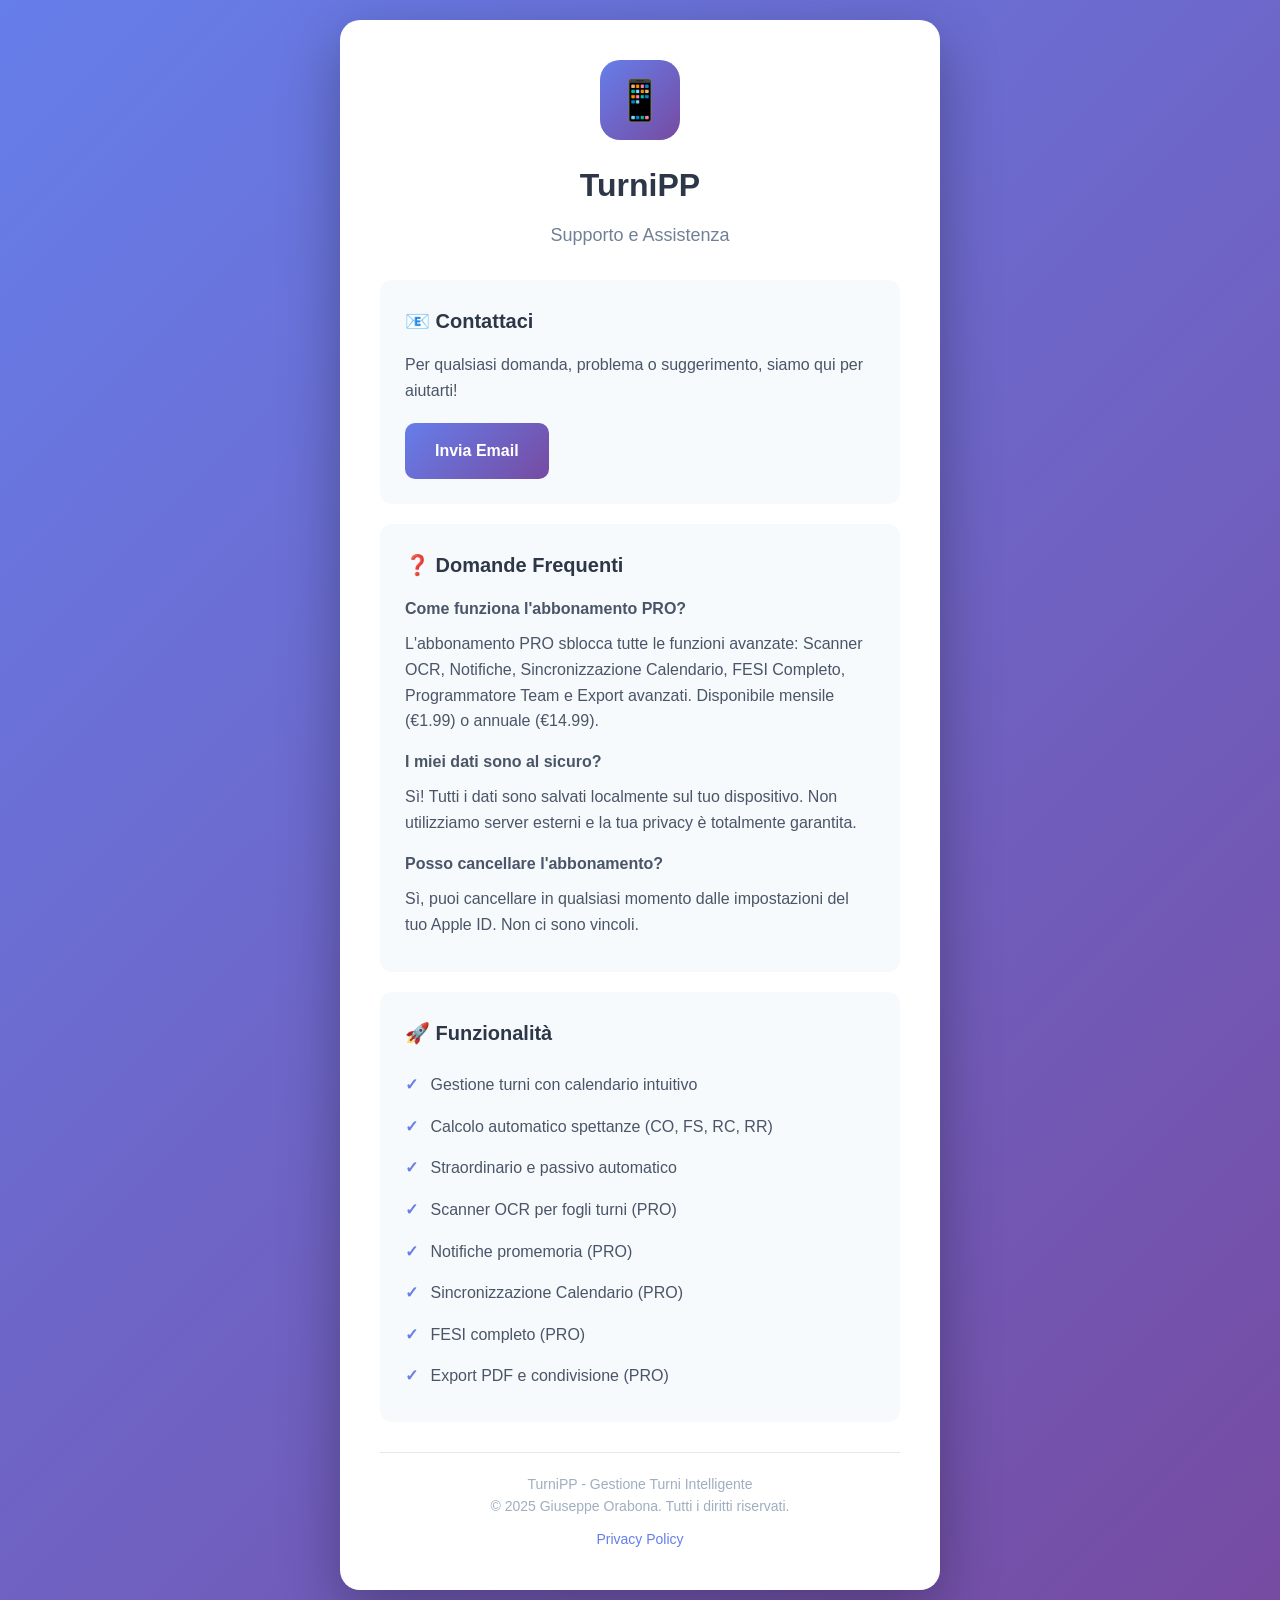
==== support.html @ 534ff406 "Add files via upload" ====
<!DOCTYPE html>
<html lang="it">
<head>
    <meta charset="UTF-8">
    <meta name="viewport" content="width=device-width, initial-scale=1.0">
    <title>TurniPP - Supporto</title>
    <style>
        * {
            margin: 0;
            padding: 0;
            box-sizing: border-box;
        }
        body {
            font-family: -apple-system, BlinkMacSystemFont, 'Segoe UI', Roboto, Oxygen, Ubuntu, Cantarell, sans-serif;
            line-height: 1.6;
            color: #333;
            background: linear-gradient(135deg, #667eea 0%, #764ba2 100%);
            min-height: 100vh;
            display: flex;
            align-items: center;
            justify-content: center;
            padding: 20px;
        }
        .container {
            max-width: 600px;
            background: white;
            border-radius: 20px;
            box-shadow: 0 20px 60px rgba(0,0,0,0.3);
            padding: 40px;
            text-align: center;
        }
        .icon {
            width: 80px;
            height: 80px;
            background: linear-gradient(135deg, #667eea 0%, #764ba2 100%);
            border-radius: 20px;
            margin: 0 auto 20px;
            display: flex;
            align-items: center;
            justify-content: center;
            font-size: 40px;
        }
        h1 {
            color: #2d3748;
            margin-bottom: 10px;
            font-size: 32px;
        }
        .subtitle {
            color: #718096;
            margin-bottom: 30px;
            font-size: 18px;
        }
        .section {
            background: #f7fafc;
            border-radius: 12px;
            padding: 25px;
            margin-bottom: 20px;
            text-align: left;
        }
        .section h2 {
            color: #2d3748;
            margin-bottom: 15px;
            font-size: 20px;
            display: flex;
            align-items: center;
            gap: 10px;
        }
        .section p {
            color: #4a5568;
            margin-bottom: 10px;
        }
        .contact-button {
            display: inline-block;
            background: linear-gradient(135deg, #667eea 0%, #764ba2 100%);
            color: white;
            padding: 15px 30px;
            border-radius: 10px;
            text-decoration: none;
            font-weight: 600;
            margin-top: 10px;
            transition: transform 0.2s;
        }
        .contact-button:hover {
            transform: translateY(-2px);
        }
        .feature-list {
            list-style: none;
            padding: 0;
        }
        .feature-list li {
            padding: 8px 0;
            color: #4a5568;
        }
        .feature-list li:before {
            content: "✓ ";
            color: #667eea;
            font-weight: bold;
            margin-right: 8px;
        }
        .footer {
            margin-top: 30px;
            padding-top: 20px;
            border-top: 1px solid #e2e8f0;
            color: #a0aec0;
            font-size: 14px;
        }
    </style>
</head>
<body>
    <div class="container">
        <div class="icon">📱</div>
        <h1>TurniPP</h1>
        <p class="subtitle">Supporto e Assistenza</p>
        
        <div class="section">
            <h2>📧 Contattaci</h2>
            <p>Per qualsiasi domanda, problema o suggerimento, siamo qui per aiutarti!</p>
            <a href="mailto:giovanni.orabona@yahoo.com" class="contact-button">
                Invia Email
            </a>
        </div>
        
        <div class="section">
            <h2>❓ Domande Frequenti</h2>
            <p><strong>Come funziona l'abbonamento PRO?</strong></p>
            <p>L'abbonamento PRO sblocca tutte le funzioni avanzate: Scanner OCR, Notifiche, Sincronizzazione Calendario, FESI Completo, Programmatore Team e Export avanzati. Disponibile mensile (€1.99) o annuale (€14.99).</p>
            
            <p style="margin-top: 15px;"><strong>I miei dati sono al sicuro?</strong></p>
            <p>Sì! Tutti i dati sono salvati localmente sul tuo dispositivo. Non utilizziamo server esterni e la tua privacy è totalmente garantita.</p>
            
            <p style="margin-top: 15px;"><strong>Posso cancellare l'abbonamento?</strong></p>
            <p>Sì, puoi cancellare in qualsiasi momento dalle impostazioni del tuo Apple ID. Non ci sono vincoli.</p>
        </div>
        
        <div class="section">
            <h2>🚀 Funzionalità</h2>
            <ul class="feature-list">
                <li>Gestione turni con calendario intuitivo</li>
                <li>Calcolo automatico spettanze (CO, FS, RC, RR)</li>
                <li>Straordinario e passivo automatico</li>
                <li>Scanner OCR per fogli turni (PRO)</li>
                <li>Notifiche promemoria (PRO)</li>
                <li>Sincronizzazione Calendario (PRO)</li>
                <li>FESI completo (PRO)</li>
                <li>Export PDF e condivisione (PRO)</li>
            </ul>
        </div>
        
        <div class="footer">
            <p>TurniPP - Gestione Turni Intelligente</p>
            <p>© 2025 Giuseppe Orabona. Tutti i diritti riservati.</p>
            <p style="margin-top: 10px;">
                <a href="privacy.html" style="color: #667eea; text-decoration: none;">Privacy Policy</a>
            </p>
        </div>
    </div>
</body>
</html>
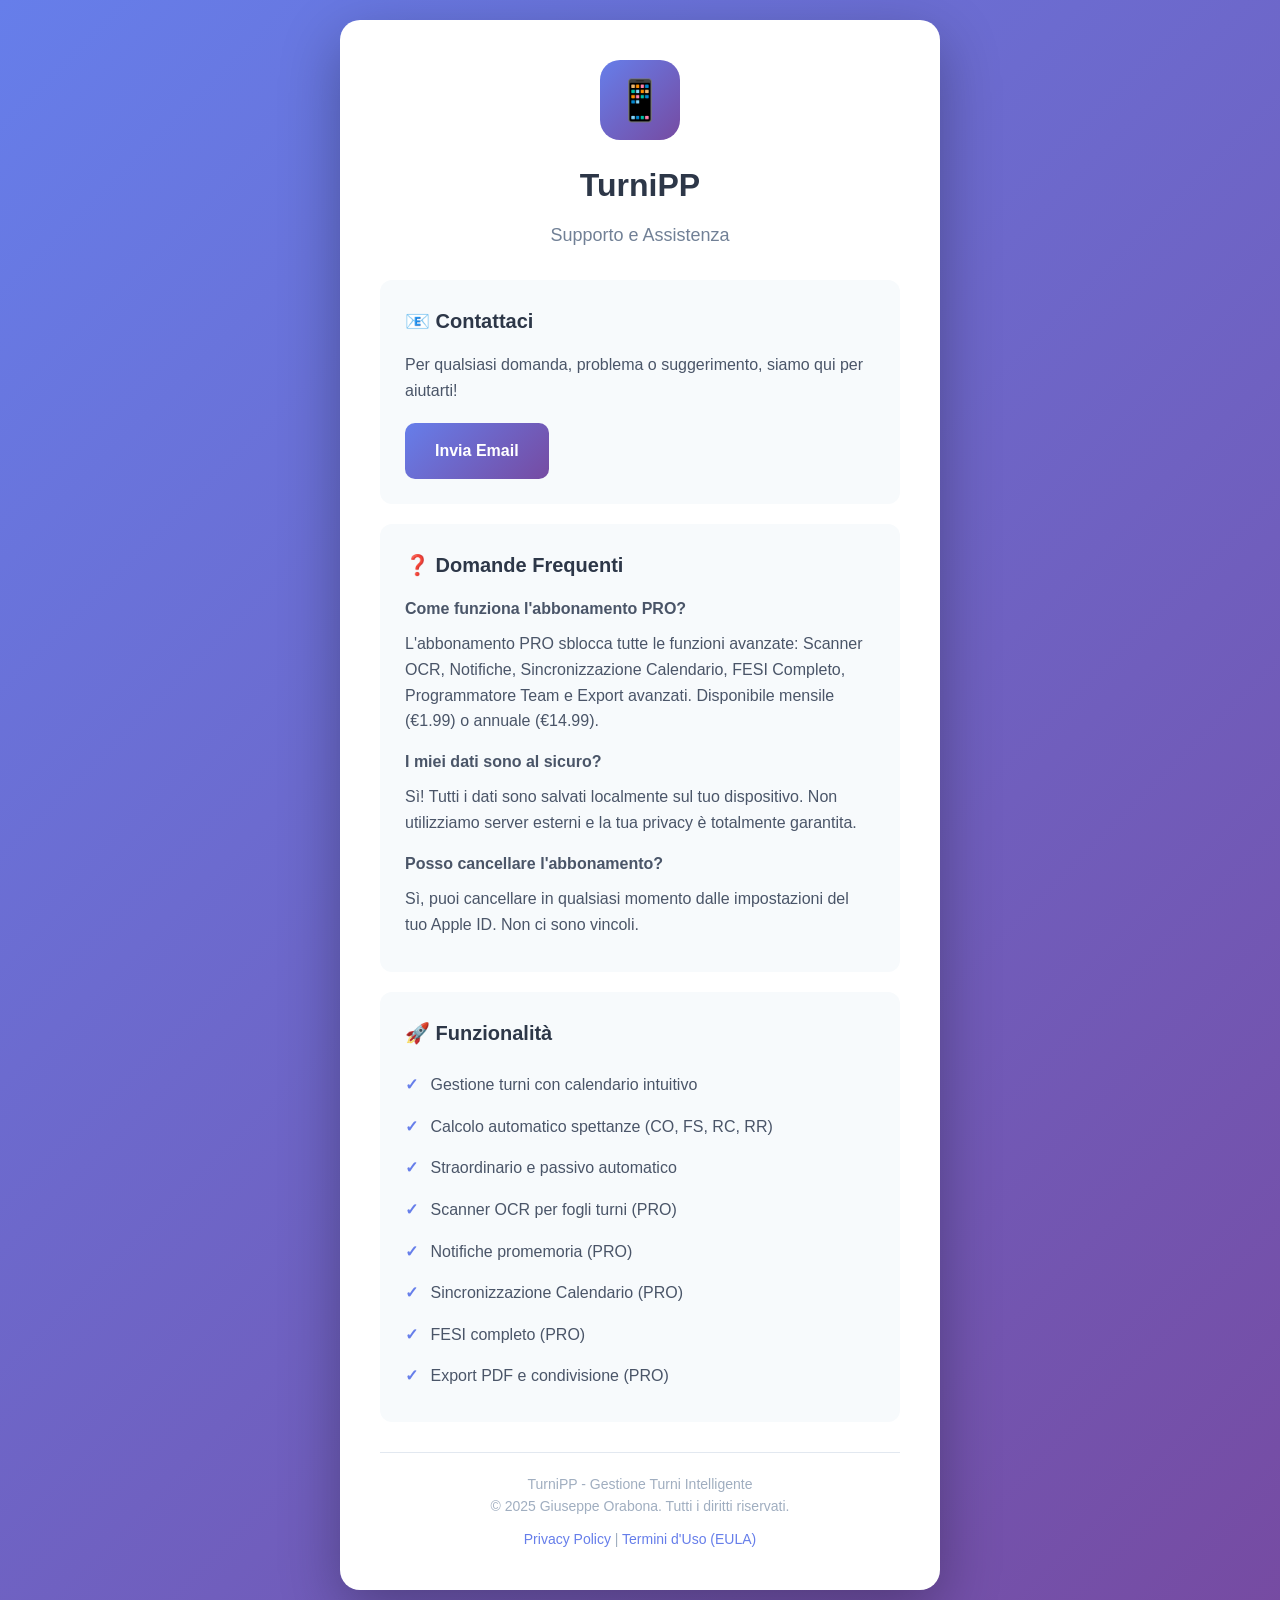
==== commit e590e439: "Update EULA and support links for App Store compliance" ====
--- a/support.html
+++ b/support.html
@@ -115,7 +115,7 @@
         <div class="section">
             <h2>📧 Contattaci</h2>
             <p>Per qualsiasi domanda, problema o suggerimento, siamo qui per aiutarti!</p>
-            <a href="mailto:giovanni.orabona@yahoo.com" class="contact-button">
+            <a href="mailto:turniapp.info@gmail.com" class="contact-button">
                 Invia Email
             </a>
         </div>
@@ -151,6 +151,8 @@
             <p>© 2025 Giuseppe Orabona. Tutti i diritti riservati.</p>
             <p style="margin-top: 10px;">
                 <a href="privacy.html" style="color: #667eea; text-decoration: none;">Privacy Policy</a>
+                <span style="color: #a0aec0;"> | </span>
+                <a href="terms.html" style="color: #667eea; text-decoration: none;">Termini d'Uso (EULA)</a>
             </p>
         </div>
     </div>
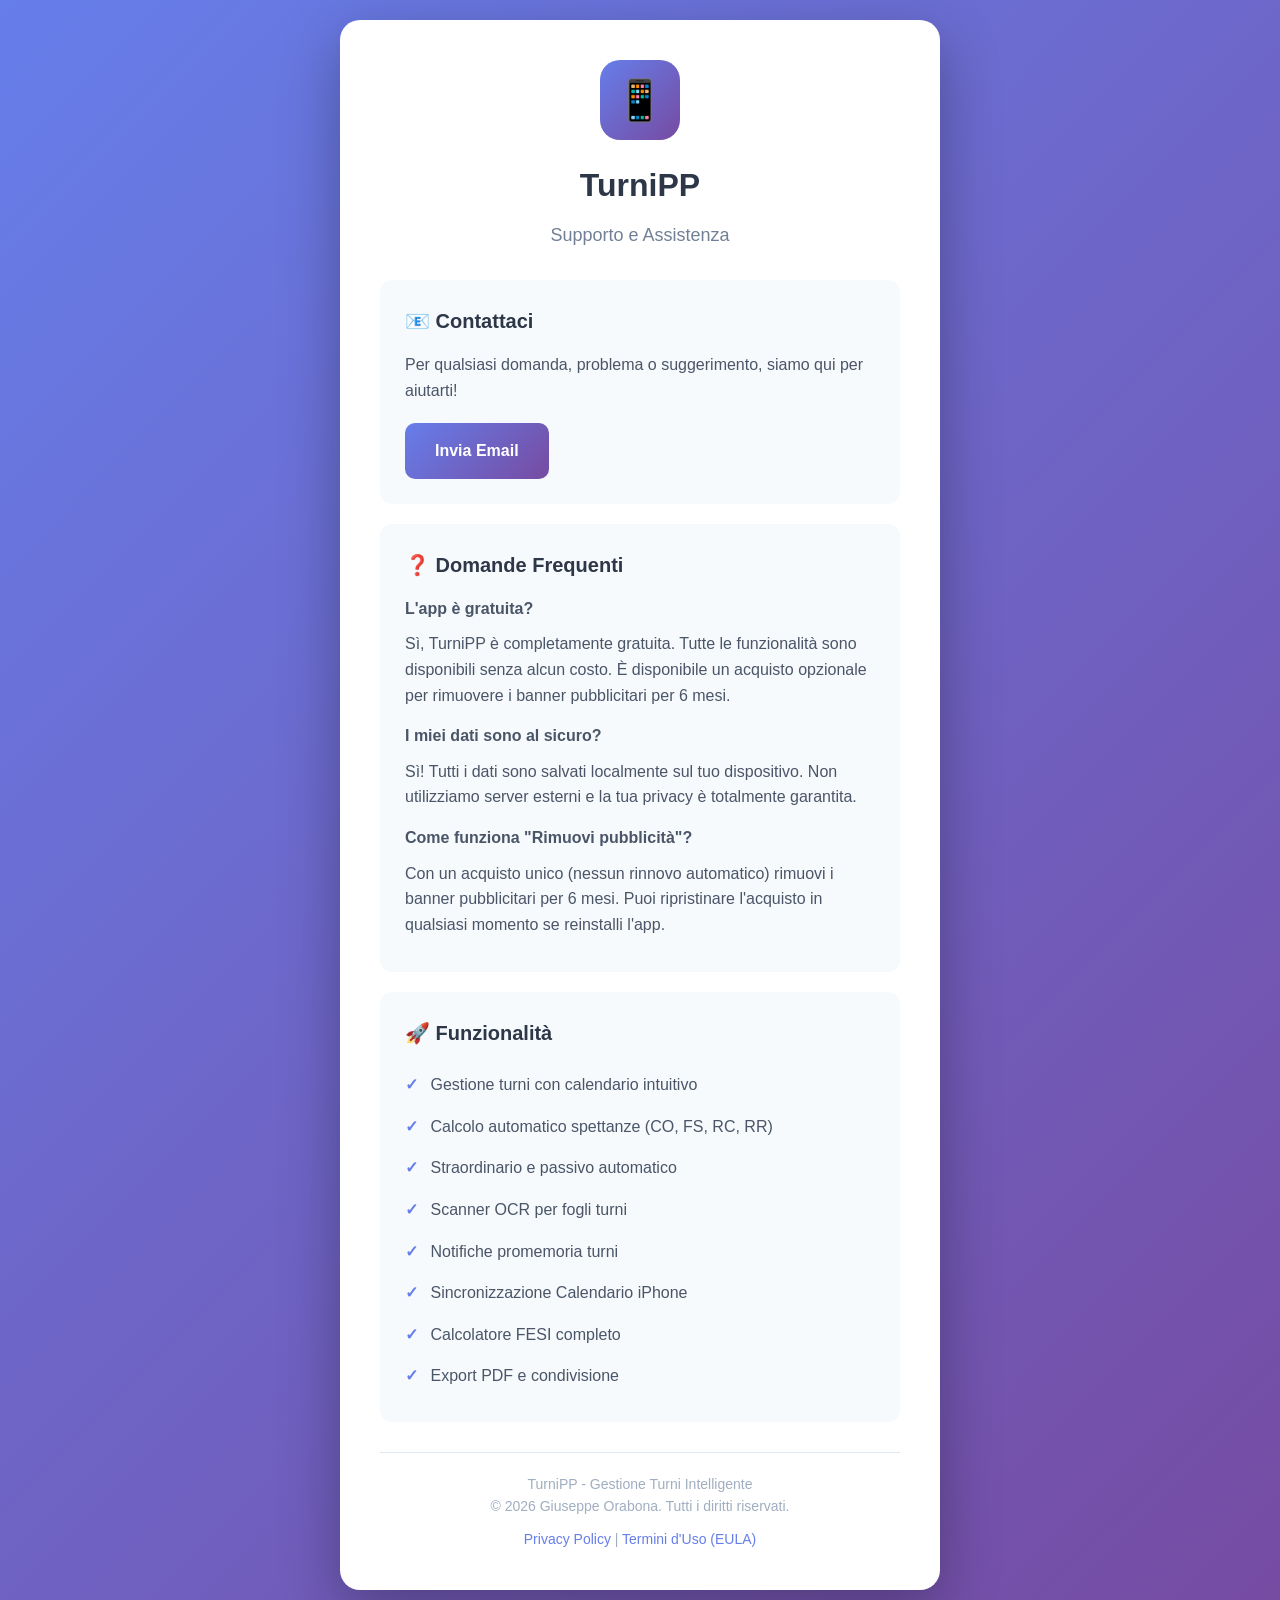
==== commit 26b435fa: "Aggiorna pagine legali: app gratuita, rimuovi pub 6 mesi, EULA corretto, maggio 2026" ====
--- a/support.html
+++ b/support.html
@@ -122,14 +122,14 @@
         
         <div class="section">
             <h2>❓ Domande Frequenti</h2>
-            <p><strong>Come funziona l'abbonamento PRO?</strong></p>
-            <p>L'abbonamento PRO sblocca tutte le funzioni avanzate: Scanner OCR, Notifiche, Sincronizzazione Calendario, FESI Completo, Programmatore Team e Export avanzati. Disponibile mensile (€1.99) o annuale (€14.99).</p>
+            <p><strong>L'app è gratuita?</strong></p>
+            <p>Sì, TurniPP è completamente gratuita. Tutte le funzionalità sono disponibili senza alcun costo. È disponibile un acquisto opzionale per rimuovere i banner pubblicitari per 6 mesi.</p>
             
             <p style="margin-top: 15px;"><strong>I miei dati sono al sicuro?</strong></p>
             <p>Sì! Tutti i dati sono salvati localmente sul tuo dispositivo. Non utilizziamo server esterni e la tua privacy è totalmente garantita.</p>
             
-            <p style="margin-top: 15px;"><strong>Posso cancellare l'abbonamento?</strong></p>
-            <p>Sì, puoi cancellare in qualsiasi momento dalle impostazioni del tuo Apple ID. Non ci sono vincoli.</p>
+            <p style="margin-top: 15px;"><strong>Come funziona "Rimuovi pubblicità"?</strong></p>
+            <p>Con un acquisto unico (nessun rinnovo automatico) rimuovi i banner pubblicitari per 6 mesi. Puoi ripristinare l'acquisto in qualsiasi momento se reinstalli l'app.</p>
         </div>
         
         <div class="section">
@@ -138,17 +138,17 @@
                 <li>Gestione turni con calendario intuitivo</li>
                 <li>Calcolo automatico spettanze (CO, FS, RC, RR)</li>
                 <li>Straordinario e passivo automatico</li>
-                <li>Scanner OCR per fogli turni (PRO)</li>
-                <li>Notifiche promemoria (PRO)</li>
-                <li>Sincronizzazione Calendario (PRO)</li>
-                <li>FESI completo (PRO)</li>
-                <li>Export PDF e condivisione (PRO)</li>
+                <li>Scanner OCR per fogli turni</li>
+                <li>Notifiche promemoria turni</li>
+                <li>Sincronizzazione Calendario iPhone</li>
+                <li>Calcolatore FESI completo</li>
+                <li>Export PDF e condivisione</li>
             </ul>
         </div>
         
         <div class="footer">
             <p>TurniPP - Gestione Turni Intelligente</p>
-            <p>© 2025 Giuseppe Orabona. Tutti i diritti riservati.</p>
+            <p>© 2026 Giuseppe Orabona. Tutti i diritti riservati.</p>
             <p style="margin-top: 10px;">
                 <a href="privacy.html" style="color: #667eea; text-decoration: none;">Privacy Policy</a>
                 <span style="color: #a0aec0;"> | </span>
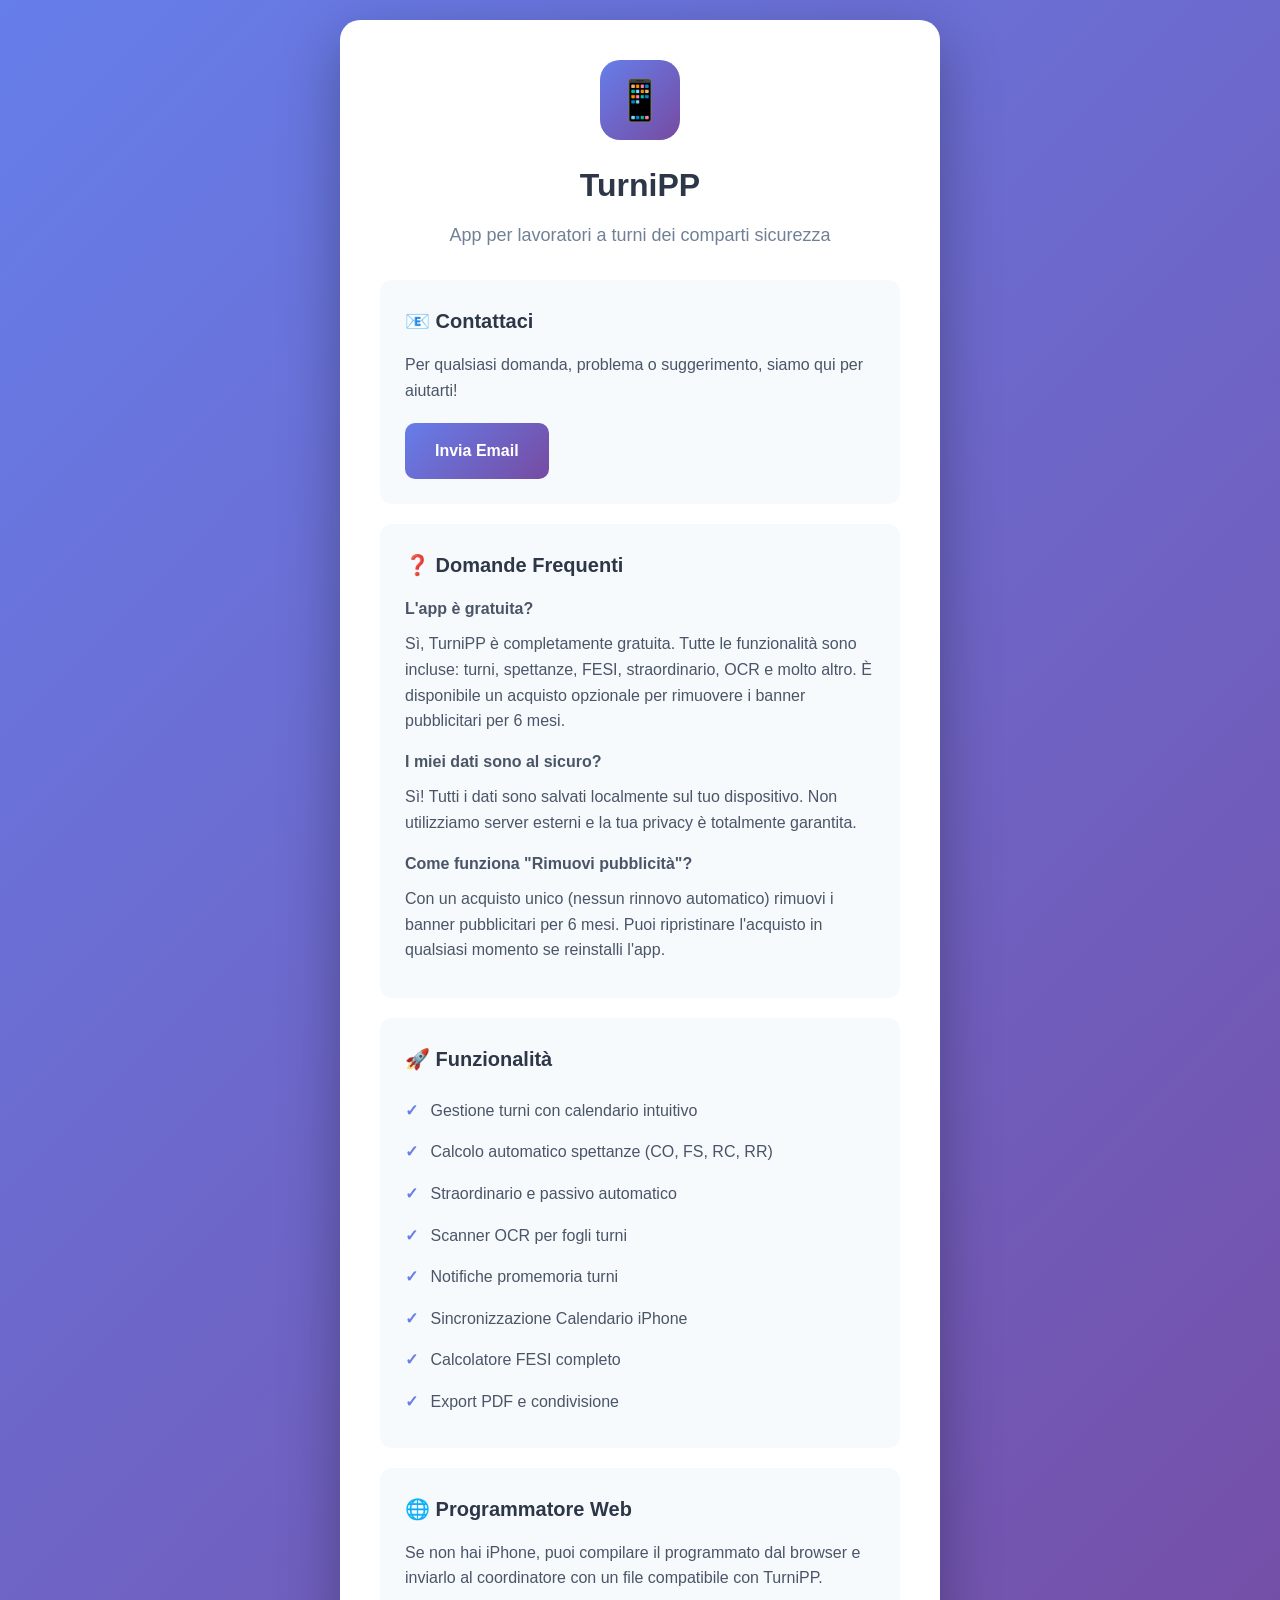
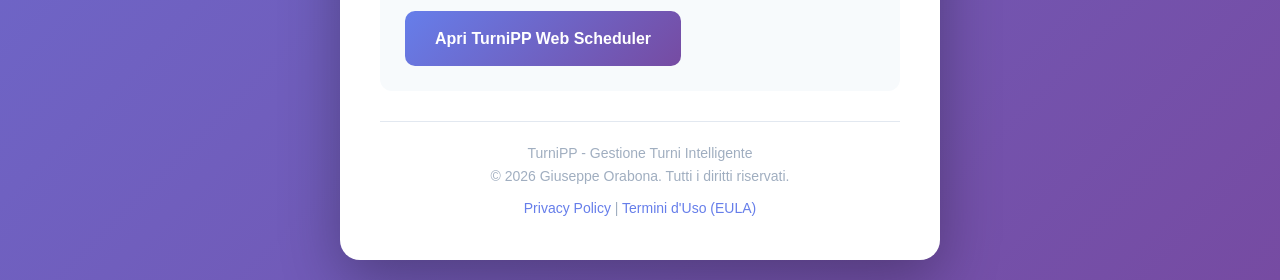
==== commit 19d4cf96: "Add web scheduler for GitHub Pages" ====
--- a/support.html
+++ b/support.html
@@ -110,7 +110,7 @@
     <div class="container">
         <div class="icon">📱</div>
         <h1>TurniPP</h1>
-        <p class="subtitle">Supporto e Assistenza</p>
+        <p class="subtitle">App per lavoratori a turni dei comparti sicurezza</p>
         
         <div class="section">
             <h2>📧 Contattaci</h2>
@@ -123,7 +123,7 @@
         <div class="section">
             <h2>❓ Domande Frequenti</h2>
             <p><strong>L'app è gratuita?</strong></p>
-            <p>Sì, TurniPP è completamente gratuita. Tutte le funzionalità sono disponibili senza alcun costo. È disponibile un acquisto opzionale per rimuovere i banner pubblicitari per 6 mesi.</p>
+            <p>Sì, TurniPP è completamente gratuita. Tutte le funzionalità sono incluse: turni, spettanze, FESI, straordinario, OCR e molto altro. È disponibile un acquisto opzionale per rimuovere i banner pubblicitari per 6 mesi.</p>
             
             <p style="margin-top: 15px;"><strong>I miei dati sono al sicuro?</strong></p>
             <p>Sì! Tutti i dati sono salvati localmente sul tuo dispositivo. Non utilizziamo server esterni e la tua privacy è totalmente garantita.</p>
@@ -145,6 +145,14 @@
                 <li>Export PDF e condivisione</li>
             </ul>
         </div>
+
+        <div class="section">
+            <h2>🌐 Programmatore Web</h2>
+            <p>Se non hai iPhone, puoi compilare il programmato dal browser e inviarlo al coordinatore con un file compatibile con TurniPP.</p>
+            <a href="web-scheduler/" class="contact-button">
+                Apri TurniPP Web Scheduler
+            </a>
+        </div>
         
         <div class="footer">
             <p>TurniPP - Gestione Turni Intelligente</p>
